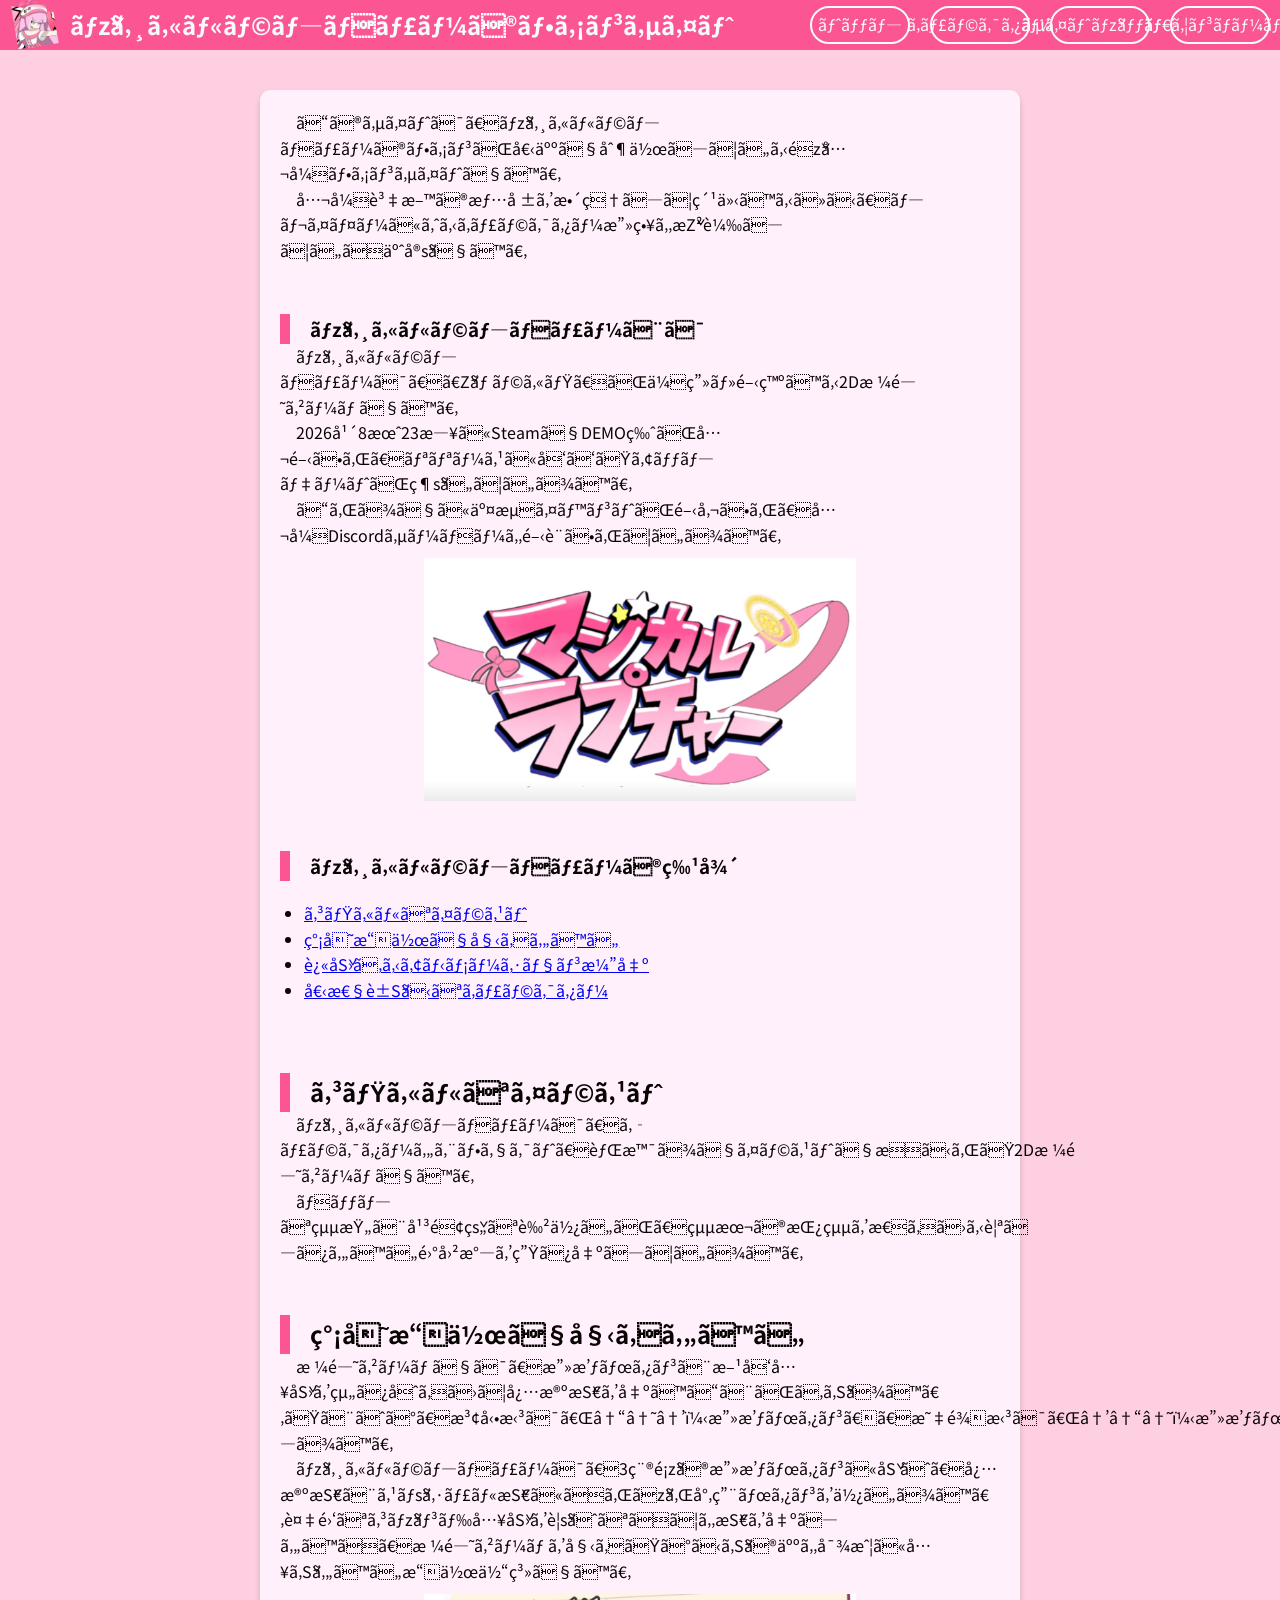
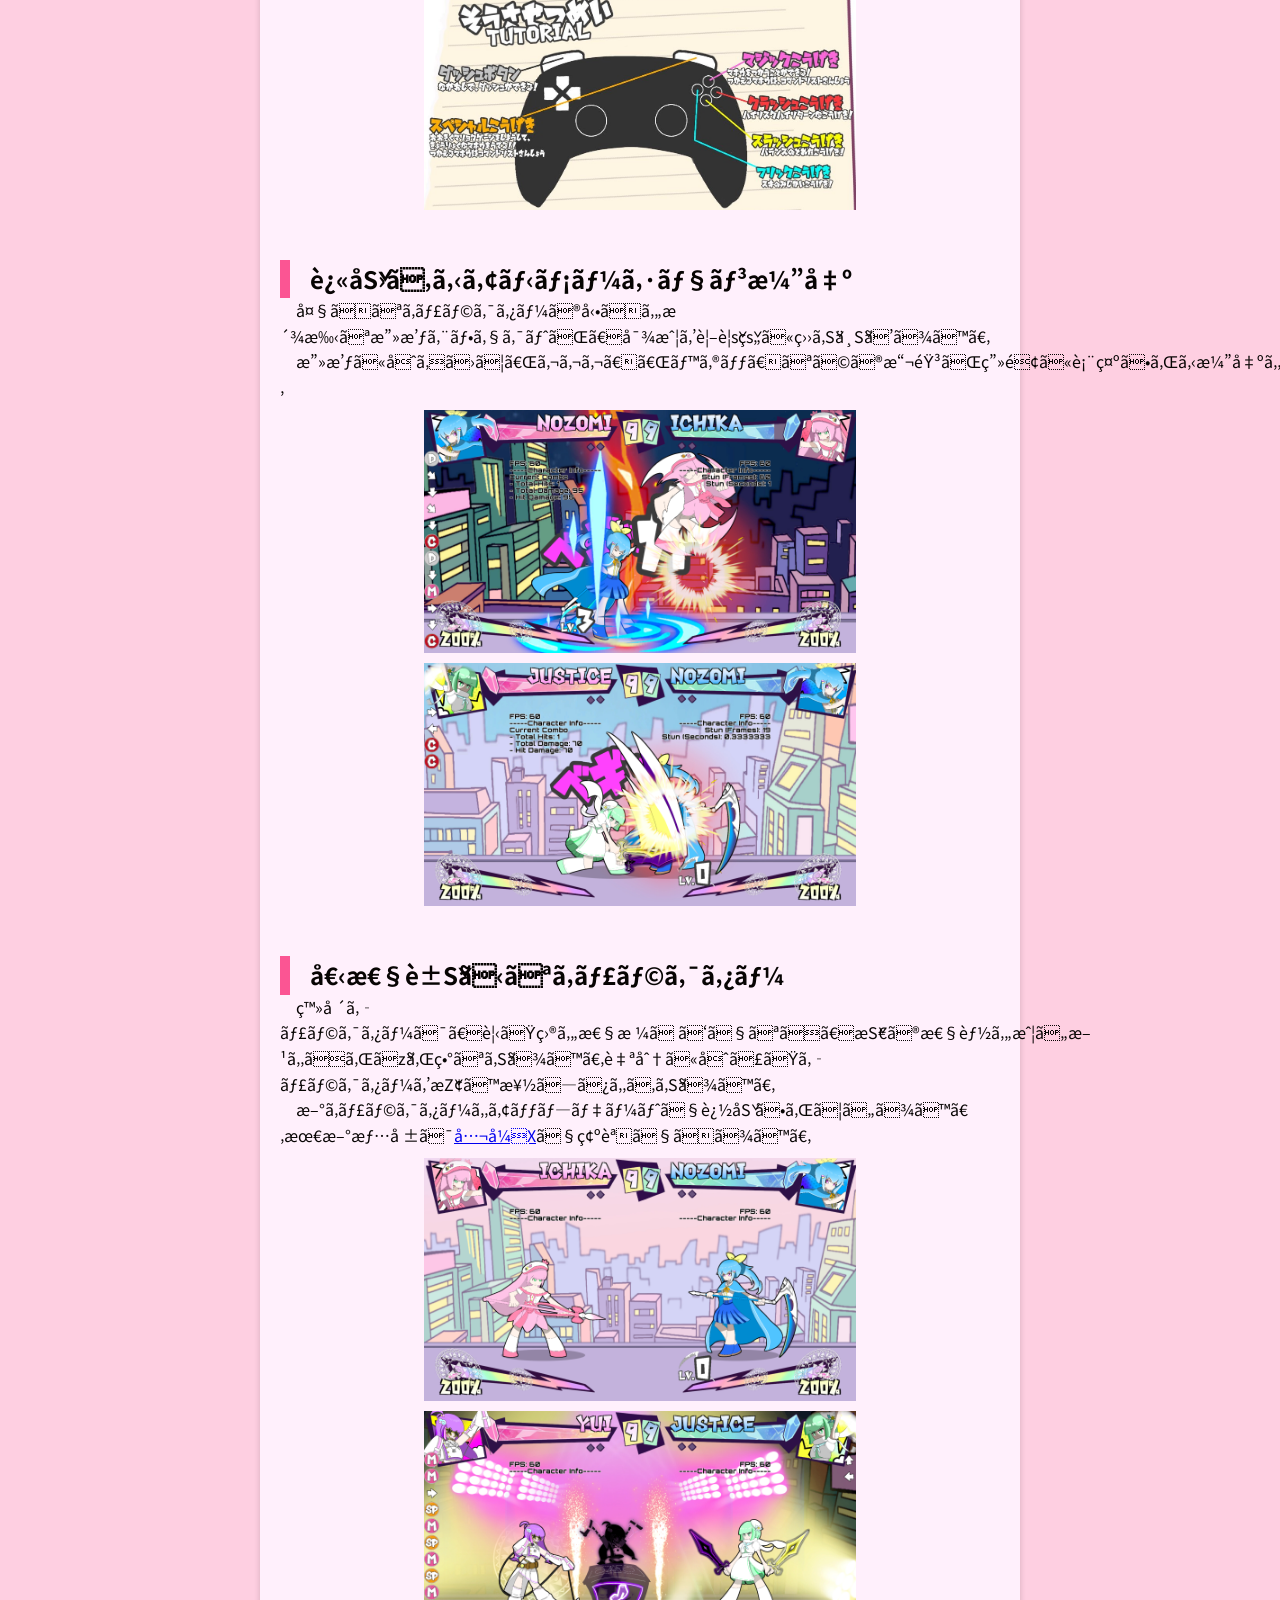
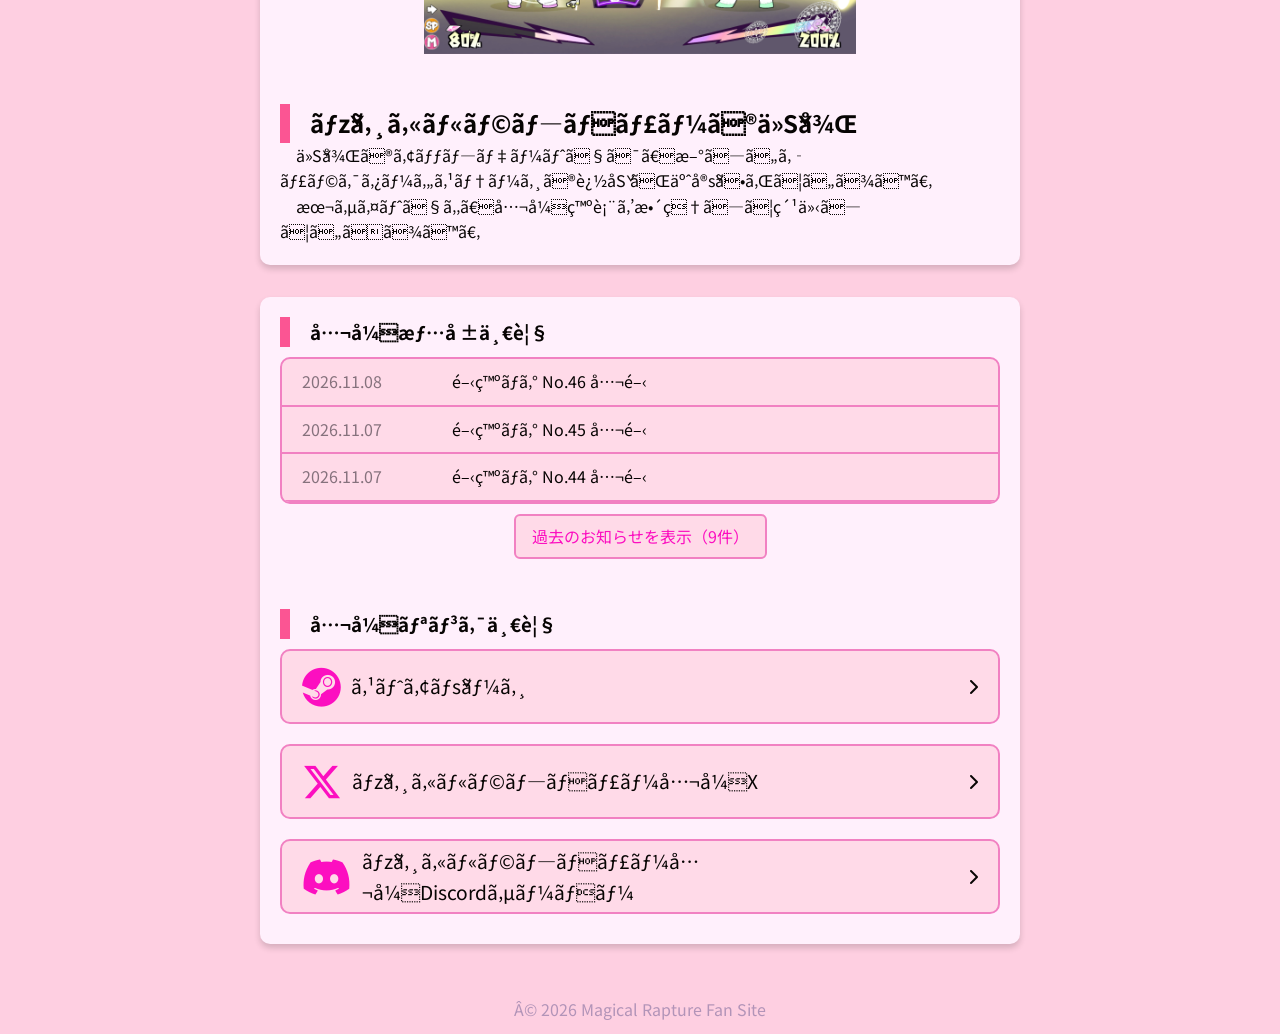
==== index.html @ c5a59677 "追加" ====
<!DOCTYPE html>
<html lang="ja">
    <head>
        <meta charset="UFT-8">

        <!-- OGP基本設定 -->
        <meta property="og:site_name" content="マジカルラプチャーファンサイト">
        <meta property="og:title" content="トップページ">
        <meta property="og:description" content="ゲームの概要や公式情報、キャラクター攻略を紹介する非公式ファンサイトです。">
        <meta property="og:type" content="website">
        <meta property="og:url" content="https://lanaiota.github.io/Magical-Rapture/">

        <!-- ページ設定 -->
        <meta name="description" content="ラナ・イオタが運営する、格闘ゲーム「マジカルラプチャー」の非公式ファンサイトです。">
        <meta name="keywords" content="マジカルラプチャー, まじかるらぷちゃー, 格闘, 格ゲー, 2D, インディ, ゲーム, Steam, steam">

        <title>マジカルラプチャーのファンサイト</title>

        <link rel="icon" href="img/icon.jpg">
        <link rel="apple-touch-icon" href="img/icon.jpg">

        <link rel="stylesheet" href="css/ichika-color.css">
        <link rel="stylesheet" href="css/common.css">
        <link rel="stylesheet" href="css/style.css">

        <link rel="stylesheet" href="https://fonts.googleapis.com/css2?family=Noto+Sans+JP:wght@400;500;700&display=swap">
		<link rel="stylesheet" href="https://cdnjs.cloudflare.com/ajax/libs/font-awesome/6.5.1/css/all.min.css">
    </head>
    <body>
        <header>
            <div class="header-inner">
                <img src="img/icon.png" alt="マジカルラプチャーのロゴ" class="logo">
                <div class="title">
                    <h2>マジカルラプチャーのファンサイト</h2>
                </div>
                <nav>
                    <ul>
                        <li><a href="">トップ</a></li>
                        <li><a href="character/">キャラクター</a></li>
                        <li><a href="sitemap/">サイトマップ</a></li>
                        <li><a href="https://store.steampowered.com/app/4964510/_/" target="_blank">ダウンロード</a></li>
                    </ul>
                </nav>
            </div>
        </header>
        <div class="container">
            <article>
                <section>
                    <p>このサイトは、マジカルラプチャーのファンが個人で制作している非公式ファンサイトです。</p>
                    <p>公式資料の情報を整理して紹介するほか、プレイヤーによるキャラクター攻略も掲載していく予定です。</p>
                </section>

                <section>
                    <h1>マジカルラプチャーとは</h1>
                    <p>マジカルラプチャーは、『ムラカミ』が企画・開発する2D格闘ゲームです。</p>
                    <p>2026年8月23日にSteamでDEMO版が公開され、リリースに向けたアップデートが続いています。</p>
                    <p>これまでに交流イベントが開催され、公式Discordサーバーも開設されています。</p>
                    <img src="img/title_logo.jpg" alt="マジカルラプチャーのタイトルロゴ">
                </section>

                <section>
                    <h1>マジカルラプチャーの特徴</h1>
                    <ul>
                        <li><a href="#feature1">コミカルなイラスト</a></li>
                        <li><a href="#feature2">簡単操作で始めやすい</a></li>
                        <li><a href="#feature3">迫力あるアニメーション演出</a></li>
                        <li><a href="#feature4">個性豊かなキャラクター</a></li>
                    </ul>
                </section>

                <section id="feature1">
                    <h2>コミカルなイラスト</h2>
                    <p>マジカルラプチャーは、キャラクターやエフェクト、背景までイラストで描かれた2D格闘ゲームです。</p>
                    <p>ポップな絵柄と平面的な色使いが、絵本の挿絵を思わせる親しみやすい雰囲気を生み出しています。</p>
                    
                </section>

                <section id="feature2">
                    <h2>簡単操作で始めやすい</h2>
                    <p>格闘ゲームでは、攻撃ボタンと方向入力を組み合わせて必殺技を出すことがあります。たとえば、波動拳は「↓↘→＋攻撃ボタン」、昇龍拳は「→↓↘＋攻撃ボタン」というコマンドで出します。</p>
                    <p>マジカルラプチャーは、3種類の攻撃ボタンに加え、必殺技とスペシャル技にそれぞれ専用ボタンを使います。複雑なコマンド入力を覚えなくても技を出しやすく、格闘ゲームを始めたばかりの人も対戦に入りやすい操作体系です。</p>
                    <img src="img/controls.jpg" alt="マジカルラプチャーの操作方法">
                </section>

                <section id="feature3">
                    <h2>迫力あるアニメーション演出</h2>
                    <p>大きなキャラクターの動きや派手な攻撃エフェクトが、対戦を視覚的に盛り上げます。</p>
                    <p>攻撃に合わせて「ガガガ」「ベギッ」などの擬音が画面に表示される演出もあり、ヒット時の迫力を高めています。</p>
                    <img src="img/steam_store_image_01.jpg" alt="マジカルラプチャーのSteamストアページの画像01">
                    <img src="img/steam_store_image_02.jpg" alt="マジカルラプチャーのSteamストアページの画像02">
                </section>

                <section id="feature4">
                    <h2>個性豊かなキャラクター</h2>
                    <p>登場キャラクターは、見た目や性格だけでなく、技の性能や戦い方もそれぞれ異なります。自分に合ったキャラクターを探す楽しみもあります。</p>
                    <p>新キャラクターもアップデートで追加されています。最新情報は<a href="https://x.com/maho_Project" target="_blank">公式X</a>で確認できます。</p>
                    <img src="img/steam_store_image_03.jpg" alt="マジカルラプチャーのSteamストアページの画像03">
                    <img src="img/steam_store_image_04.jpg" alt="マジカルラプチャーのSteamストアページの画像04">
                </section>

                <section>
                    <h2>マジカルラプチャーの今後</h1>
                    <p>今後のアップデートでは、新しいキャラクターやステージの追加が予定されています。</p>
                    <p>本サイトでも、公式発表を整理して紹介していきます。</p>
                </section>
            </article>

            <article>
                <section>
                    <h1>公式情報一覧</h1>
                    <div class="news-list" id="news-list">
                        <!--
                        <a href="" target="_blank" class="news-item">
                            <div class="news-date"></div>
                            <div class="news-title"></div>
                        </a>
                        -->
                        <a href="https://x.com/maho_Project/status/2119442832121536669" target="_blank" class="news-item">
                            <div class="news-date">2026.11.08</div>
                            <div class="news-title">開発ログ No.46 公開</div>
                        </a>
                        <a href="https://x.com/maho_Project/status/2119081337395274207" target="_blank" class="news-item">
                            <div class="news-date">2026.11.07</div>
                            <div class="news-title">開発ログ No.45 公開</div>
                        </a>
                        <a href="https://x.com/maho_Project/status/2118815669320040823" target="_blank" class="news-item">
                            <div class="news-date">2026.11.07</div>
                            <div class="news-title">開発ログ No.44 公開</div>
                        </a>
                        <a href="https://x.com/maho_Project/status/2117658186379608371" target="_blank" class="news-item">
                            <div class="news-date">2026.11.04</div>
                            <div class="news-title">キャラクターアーカイブ 大院 姫愛羅 公開</div>
                        </a>
                        <a href="https://x.com/maho_Project/status/2115116638974742558" target="_blank" class="news-item">
                            <div class="news-date">2026.10.28</div>
                            <div class="news-title">開発ログ No.43 公開</div>
                        </a>
                        <a href="https://x.com/maho_Project/status/2115116638974742558" target="_blank" class="news-item">
                            <div class="news-date">2026.10.28</div>
                            <div class="news-title">開発ログ No.42 公開</div>
                        </a>
                        <a href="https://x.com/maho_Project/status/2114898678892925058" target="_blank" class="news-item">
                            <div class="news-date">2026.10.27</div>
                            <div class="news-title">Ver.1.3.2 アップデート 配信</div>
                        </a>
                        <a href="https://x.com/maho_Project/status/2114460800589115563" target="_blank" class="news-item">
                            <div class="news-date">2026.10.26</div>
                            <div class="news-title">アップデート予告 システムアップデート&ゲームバランス調整のお知らせ 公開</div>
                        </a>
                        <a href="https://x.com/maho_Project/status/2113386014303723813" target="_blank" class="news-item">
                            <div class="news-date">2026.10.23</div>
                            <div class="news-title">お知らせ マジカルラプチャーの物理演算の変更について 公開</div>
                        </a>
                        <a href="https://x.com/maho_Project/status/2112206349513945193" target="_blank" class="news-item">
                            <div class="news-date">2026.10.20</div>
                            <div class="news-title">開発ログ No.41 公開</div>
                        </a>
                        <a href="https://x.com/maho_Project/status/2111317194223350235" target="_blank" class="news-item">
                            <div class="news-date">2026.10.17</div>
                            <div class="news-title">開発ログ No.40 公開</div>
                        </a>
                        <a href="https://x.com/maho_Project/status/2110584071567098180" target="_blank" class="news-item">
                            <div class="news-date">2026.10.14</div>
                            <div class="news-title">Ver.1.3.1 アップデート 配信</div>
                        </a>
                    </div>
                    <button class="news-toggle" type="button" aria-controls="news-list" aria-expanded="false" hidden></button>
                </section>

                <section>
                    <h1>公式リンク一覧</h1>
                    <div class="official-links">
                        <a href="https://store.steampowered.com/app/4964510/_/" target="_blank" class="link-item">
                            <div class="link-icon"><i class="fa-brands fa-steam"></i></div>
                            <div class="link-title">ストアページ</div>
                            <div class="link-arrow"><i class="fa-solid fa-chevron-right"></i></div>
                        </a>

                        <a href="https://x.com/maho_Project" target="_blank" class="link-item">
                            <div class="link-icon"><i class="fa-brands fa-x-twitter"></i></div>
                            <div class="link-title">マジカルラプチャー公式X</div>
                            <div class="link-arrow"><i class="fa-solid fa-chevron-right"></i></div>
                        </a>

                        <a href="https://discord.gg/kPyJfYuSgk" target="_blank" class="link-item">
                            <div class="link-icon"><i class="fa-brands fa-discord"></i></div>
                            <div class="link-title">マジカルラプチャー公式Discordサーバー</div>
                            <div class="link-arrow"><i class="fa-solid fa-chevron-right"></i></div>
                        </a>
                    </div>
                </section>
            </article>
        </div>
        <footer>
            <div class="footer-inner">
                <p>© 2026 Magical Rapture Fan Site</p>
            </div>
        </footer>
        <script src="js/main.js" defer></script>
    </body>
</html>
---- css/ichika-color.css ----
:root {
    --head-bg-color: #fb5593;
    --head-text-color: #f8fafc;
    --cont-bg-color: #fecfe1;
    --text-sub: #b294b8;
    --article-bg-color: #fff0fc;

    --card-bg-color: #ffdae8;
    --card-border-color: #f181c2;
    --card-text-main: #070403;
    --card-text-sub: #86727d;
    --card-accent-color: #fc0fc0;
    --card-bg-hover: #fbbfdd;
}
---- css/common.css ----
:root {
    --text-main: #070403;
}

/* 全体設定 */
* {
    box-sizing: border-box;
    margin: 0;
    padding: 0;
}

/* body設定 */
body {
    font-family: 'Noto Sans JP', sans-serif;
    background-color: var(--cont-bg-color);
    color: var(--text-main);
    line-height: 1.6;
    padding: 0;
}

/* header設定 */
header {
    display: flex;
    padding: 0 10px;
    background-color: var(--head-bg-color);
    color: var(--head-text-color);
    width: 100%;
    height: 50px;
}

.header-inner {
    display: flex;
    justify-content: flex-start;
    width: 100%;
    height: 100%;

    align-items: center;

    gap: 10px;
}

.header-inner > .logo {
    display: block;
    flex: 0 0 auto;
    width: auto;
    height: 100%;
}

.header-inner > .title {
    display: flex;
    align-items: center;
    flex: 1 1 auto;
    min-width: 0;
}

.header-inner > nav {
    display: flex;
    justify-content: flex-end;

    width: auto;
    height: 100%;

    align-items: center;
    flex: 0 0 auto;
    margin-left: auto;
}

.header-inner > nav > ul {
    display: flex;
    gap: 20px;
    list-style: none;
}

.header-inner > nav > ul > li {
    display: flex;
    align-items: center;
    justify-content: center;

    width: 100px;

    padding: 4px 12px;
    white-space: nowrap;

    border: 2px solid var(--head-text-color);
    border-radius: 999px;
}

.header-inner > nav > ul > li > a {
    color: inherit;
    text-decoration: none;
}

/* container設定 */
.container {
    width: 100%;
    max-width: 800px;
    display: flex;
    flex-direction: column;
    gap: 32px;
    margin: 0 auto;
    padding: 40px 20px;
}

.container > article {
    background-color: var(--article-bg-color);
    padding: 20px;
    border-radius: 10px;
    box-shadow: 0 4px 6px #00000029;
}

.container > article > section {
    margin-bottom: 50px;
}

.container > article > section:last-child {
    margin-bottom: 0;
}

.container > article > section > p {
    text-indent: 1.0em;    
}

.container > article > section > h1,
.container > article > section > h2 {
    border-left: 10px solid var(--head-bg-color);
    padding-left: 20px;
}

.container > article > section > ul {
    list-style: disc;
    padding: 20px 1.5em;
}

/* footer設定 */
footer > .footer-inner {
    display: flex;
    justify-content: center;
    align-items: center;

    width: 100%;
    height: 50px;

    color: var(--text-sub);
}
---- css/style.css ----
.container > article > section > img {
    width: 60%;
    display: block;
    margin: 10px auto;
}

.news-list {
    display: flex;
    flex-direction: column;
    background-color: var(--card-bg-color);
    border: 2px solid var(--card-border-color);
    border-radius: 10px;
    overflow: hidden;
    margin: 10px 0;
}

.news-list > .news-item > a,
.news-list > .news-item > a:visited,
.news-list > .news-item > a:hover,
.news-list > .news-item > a:active {
	color: inherit !important;
	text-decoration: none !important;
}

.news-list > .news-item {
	display: flex;
	align-items: baseline;
	border-bottom: 2px solid var(--card-border-color);
	text-decoration: none;
	padding: 10px 20px;
	transition: background-color 0.1s ease;
}

.news-list > .news-item:hover{
    background-color: var(--card-bg-hover);
}

.news-list > .news-item:hover > .news-title {
    color: var(--card-accent-color);
    text-decoration: underline;
}

.news-list > .news-item:last-child {
    border-bottom: none;
}

.news-list > .news-item[hidden] {
    display: none;
}

.news-toggle {
  display: block;
  margin: 10px auto 0;
  padding: 8px 16px;
  border: 2px solid var(--card-border-color);
  border-radius: 6px;
  background-color: var(--card-bg-color);
  color: var(--card-accent-color);
  font: inherit;
  cursor: pointer;
}

.news-toggle:hover {
  background-color: var(--card-bg-hover);
}

.news-toggle[hidden] {
  display: none;
}

.news-list > .news-item > .news-date {
  width: 150px;
  flex-shrink: 0;
  color: var(--card-text-sub);
}

.news-list > .news-item > .news-title {
  flex: 1;
  color: var(--card-text-main);
}

.official-links {
  display: flex;
  flex-direction: column;
  margin: 10px 0;
  gap: 20px;
}

.official-links > a,
.official-links > a:visited,
.official-links > a:hover,
.official-links > a:active {
  color: inherit !important;
  text-decoration: none !important;
}

.official-links > .link-item {
  width: 100%;
  height: 75px;
  display: flex;
  background-color: var(--card-bg-color);
  border: 2px solid var(--card-border-color);
  border-radius: 10px;
  overflow: hidden;
  padding: 0 20px;
  align-items: center;
  text-decoration: none;
  transition: transform 0.15s ease, background-color 0.1s ease;
}

.official-links > .link-item > * {
  display: flex;
  align-items: center;
}

.official-links > .link-item > .link-icon {
  font-size: 2.5rem;
  flex-shrink: 0;
  margin-right: 10px;
  color: var(--card-accent-color);
}

.official-links > .link-item > .link-title {
  font-size: 1.2rem;
  flex: 1;
  color: var(--card-text-main);
}

.official-links > .link-arrow {
  color: var(--card-text-sub);
  font-size: 0.9rem;
}

.official-links > .link-item:hover {
  background-color: var(--card-bg-hover);
  transform: translateY(-2px);
}

.official-links > .link-item:hover > .link-title {
  color: var(--card-accent-color);
  text-decoration: underline;
}
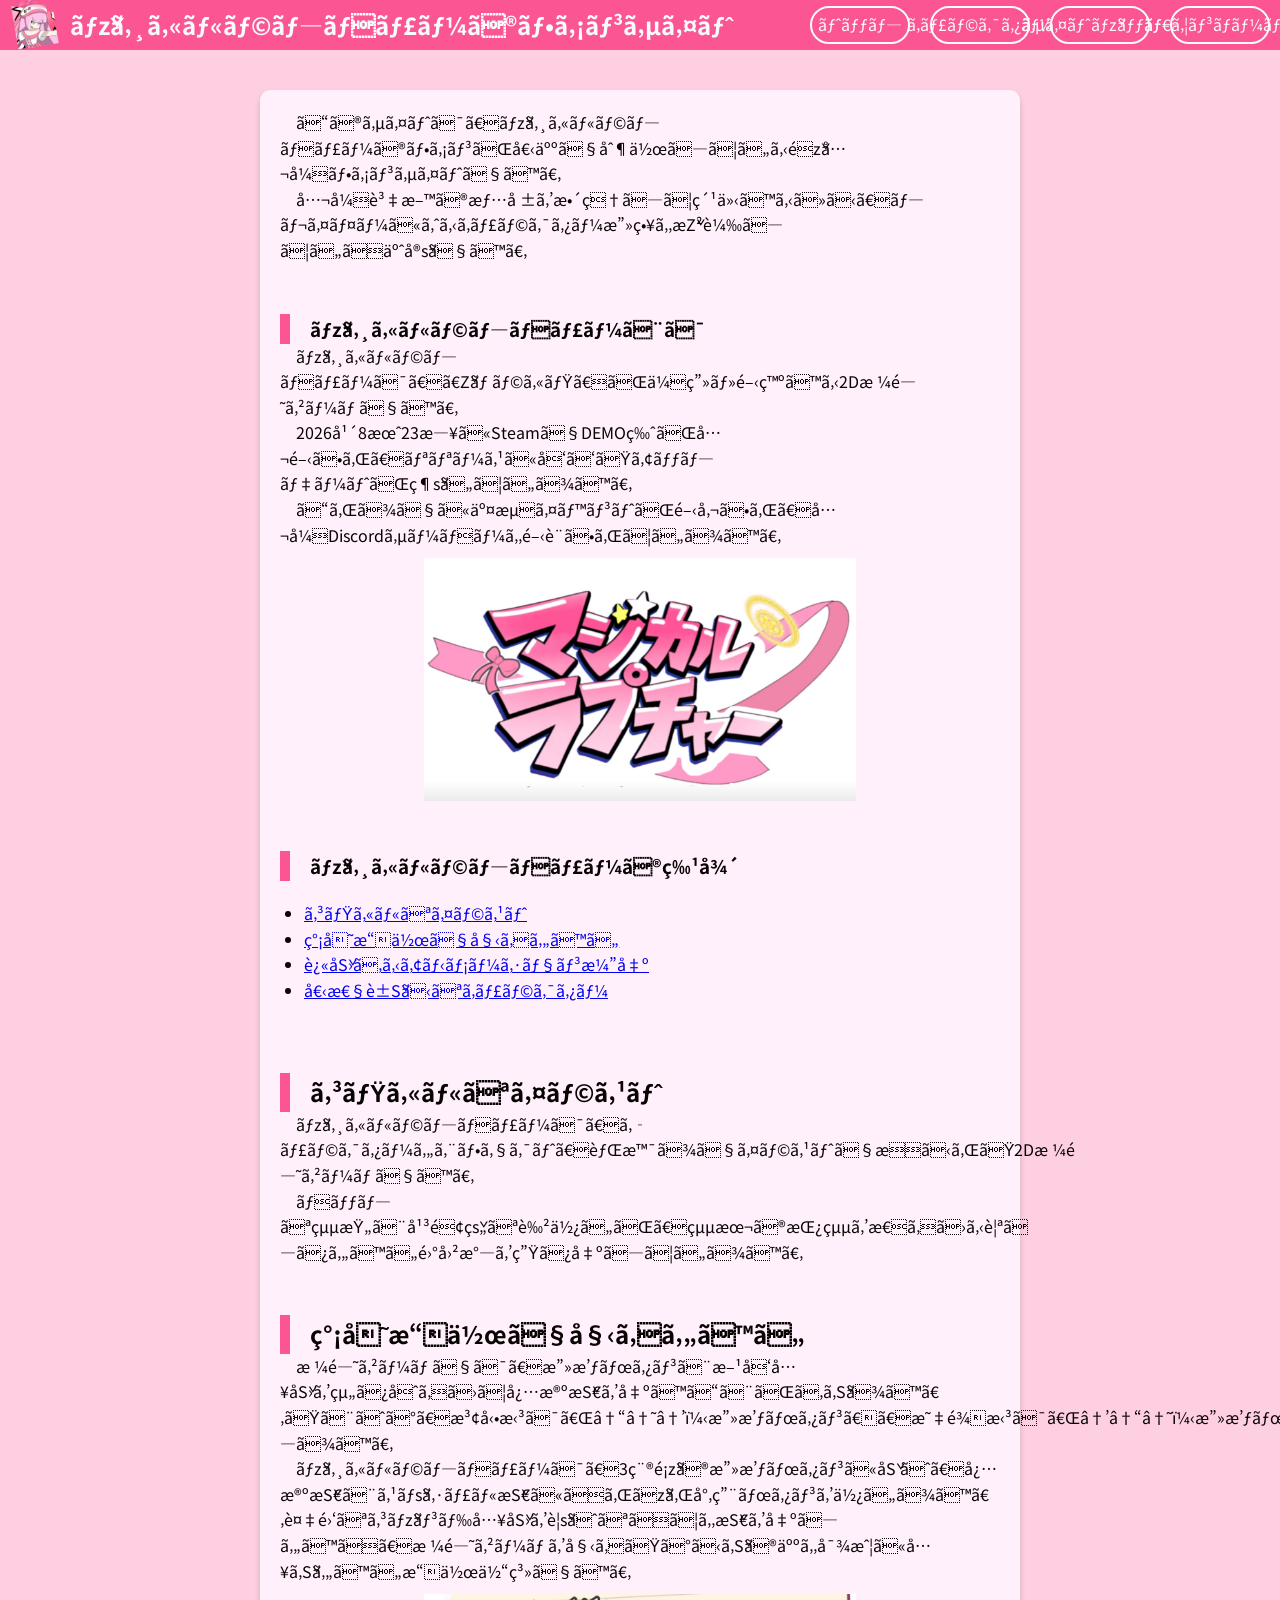
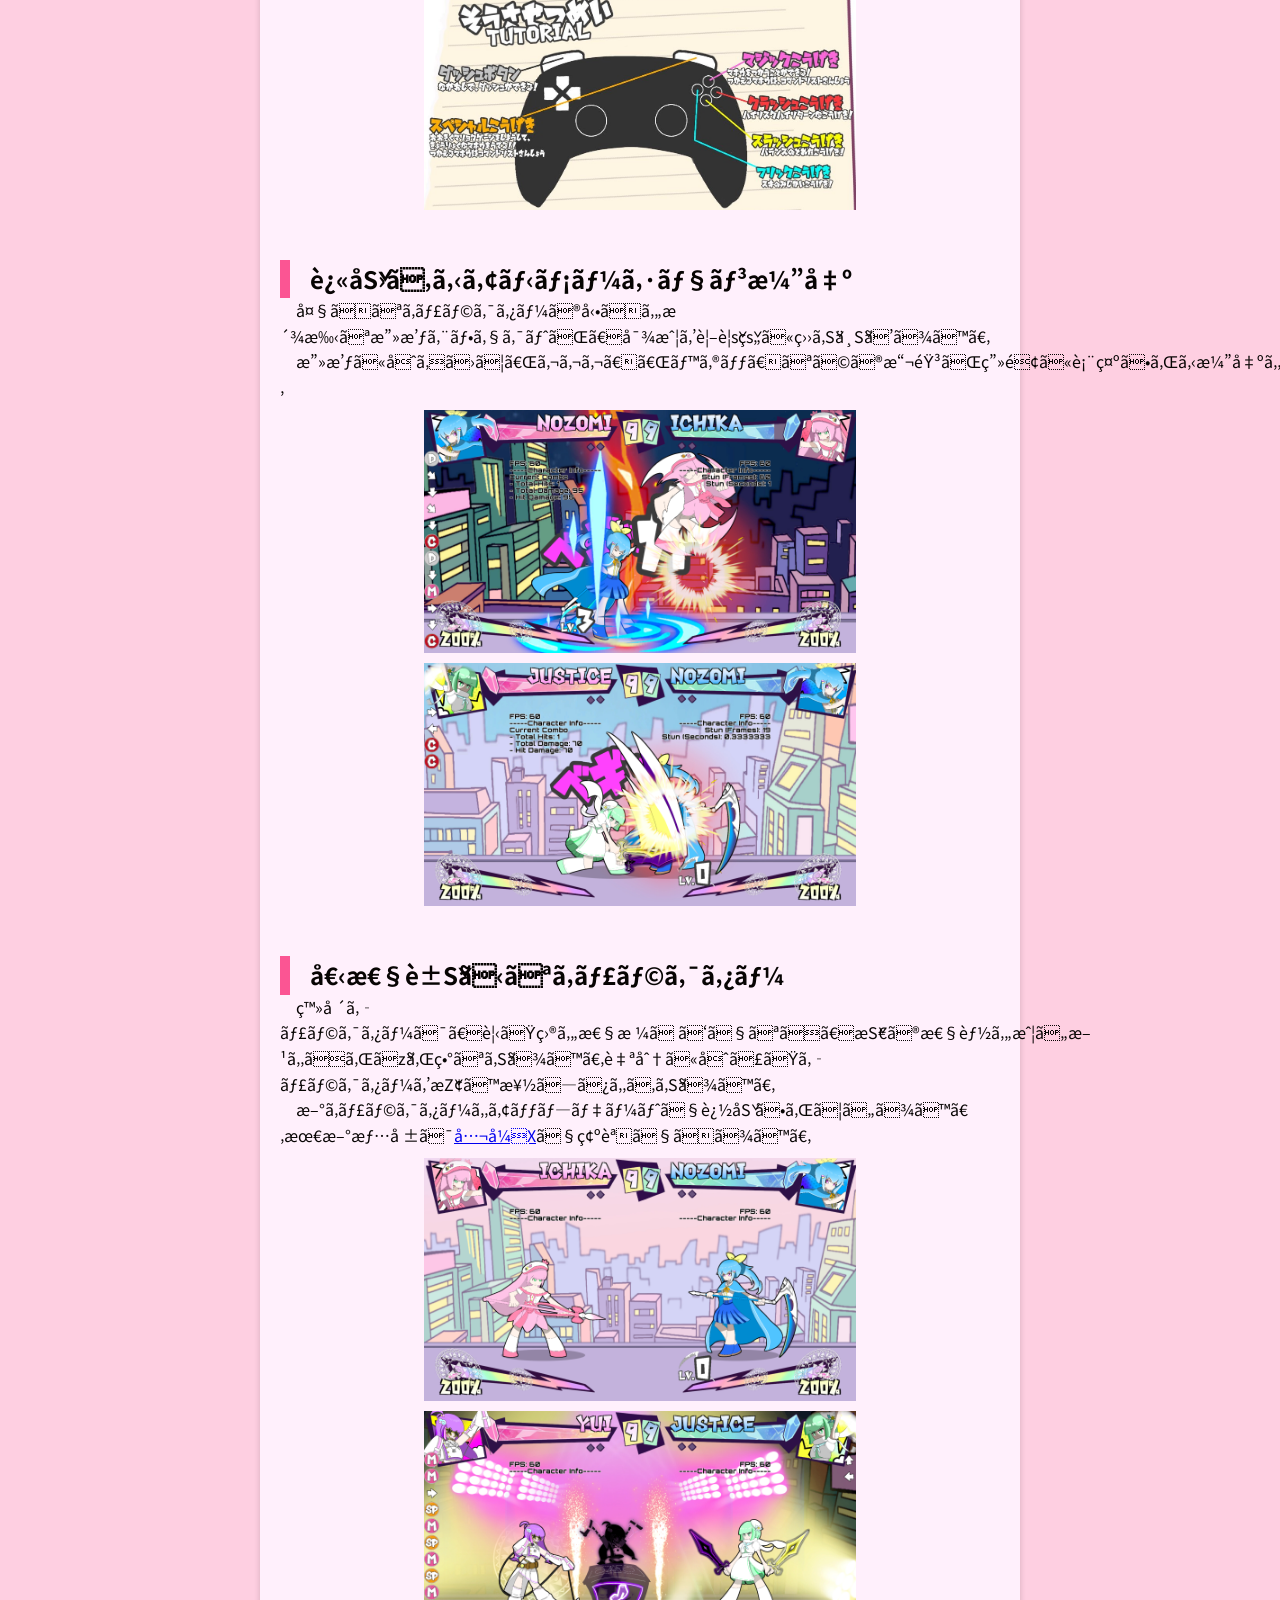
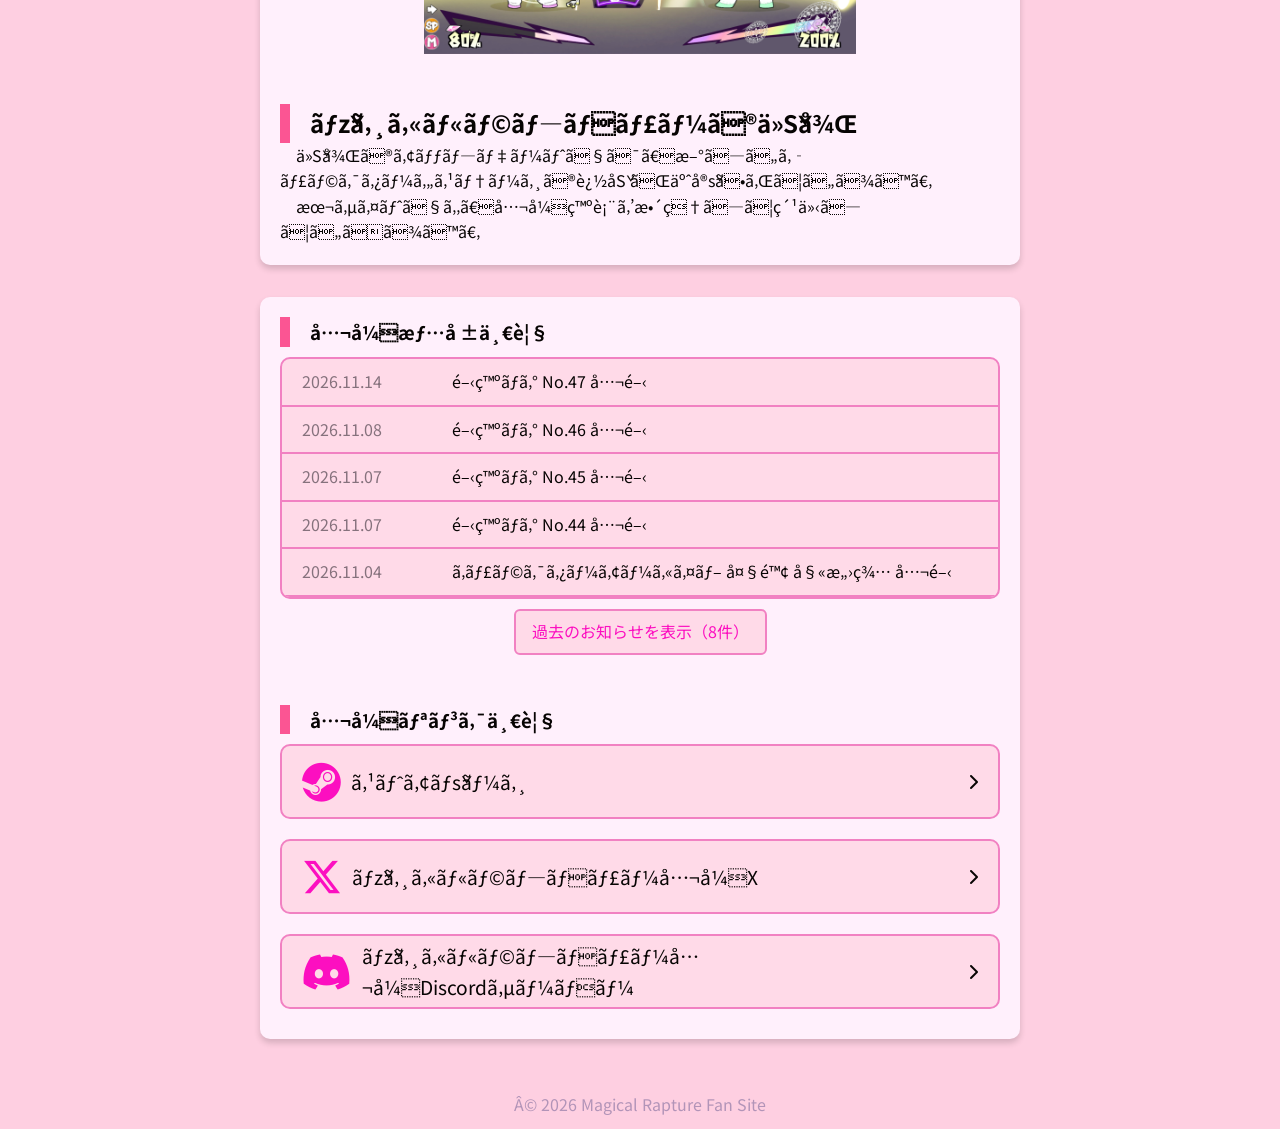
==== commit 1411fd84: "追加" ====
--- a/index.html
+++ b/index.html
@@ -55,7 +55,7 @@
                     <p>マジカルラプチャーは、『ムラカミ』が企画・開発する2D格闘ゲームです。</p>
                     <p>2026年8月23日にSteamでDEMO版が公開され、リリースに向けたアップデートが続いています。</p>
                     <p>これまでに交流イベントが開催され、公式Discordサーバーも開設されています。</p>
-                    <img src="img/title_logo.jpg" alt="マジカルラプチャーのタイトルロゴ">
+                    <img src="img/title-logo.jpg" alt="マジカルラプチャーのタイトルロゴ">
                 </section>
 
                 <section>
@@ -86,16 +86,16 @@
                     <h2>迫力あるアニメーション演出</h2>
                     <p>大きなキャラクターの動きや派手な攻撃エフェクトが、対戦を視覚的に盛り上げます。</p>
                     <p>攻撃に合わせて「ガガガ」「ベギッ」などの擬音が画面に表示される演出もあり、ヒット時の迫力を高めています。</p>
-                    <img src="img/steam_store_image_01.jpg" alt="マジカルラプチャーのSteamストアページの画像01">
-                    <img src="img/steam_store_image_02.jpg" alt="マジカルラプチャーのSteamストアページの画像02">
+                    <img src="img/steam-store-image-01.jpg" alt="マジカルラプチャーのSteamストアページの画像01">
+                    <img src="img/steam-store-image-02.jpg" alt="マジカルラプチャーのSteamストアページの画像02">
                 </section>
 
                 <section id="feature4">
                     <h2>個性豊かなキャラクター</h2>
                     <p>登場キャラクターは、見た目や性格だけでなく、技の性能や戦い方もそれぞれ異なります。自分に合ったキャラクターを探す楽しみもあります。</p>
                     <p>新キャラクターもアップデートで追加されています。最新情報は<a href="https://x.com/maho_Project" target="_blank">公式X</a>で確認できます。</p>
-                    <img src="img/steam_store_image_03.jpg" alt="マジカルラプチャーのSteamストアページの画像03">
-                    <img src="img/steam_store_image_04.jpg" alt="マジカルラプチャーのSteamストアページの画像04">
+                    <img src="img/steam-store-image-03.jpg" alt="マジカルラプチャーのSteamストアページの画像03">
+                    <img src="img/steam-store-image-04.jpg" alt="マジカルラプチャーのSteamストアページの画像04">
                 </section>
 
                 <section>
@@ -115,6 +115,10 @@
                             <div class="news-title"></div>
                         </a>
                         -->
+                        <a href="https://x.com/maho_Project/status/2121260467696111857" target="_blank" class="news-item">
+                            <div class="news-date">2026.11.14</div>
+                            <div class="news-title">開発ログ No.47 公開</div>
+                       </a>
                         <a href="https://x.com/maho_Project/status/2119442832121536669" target="_blank" class="news-item">
                             <div class="news-date">2026.11.08</div>
                             <div class="news-title">開発ログ No.46 公開</div>
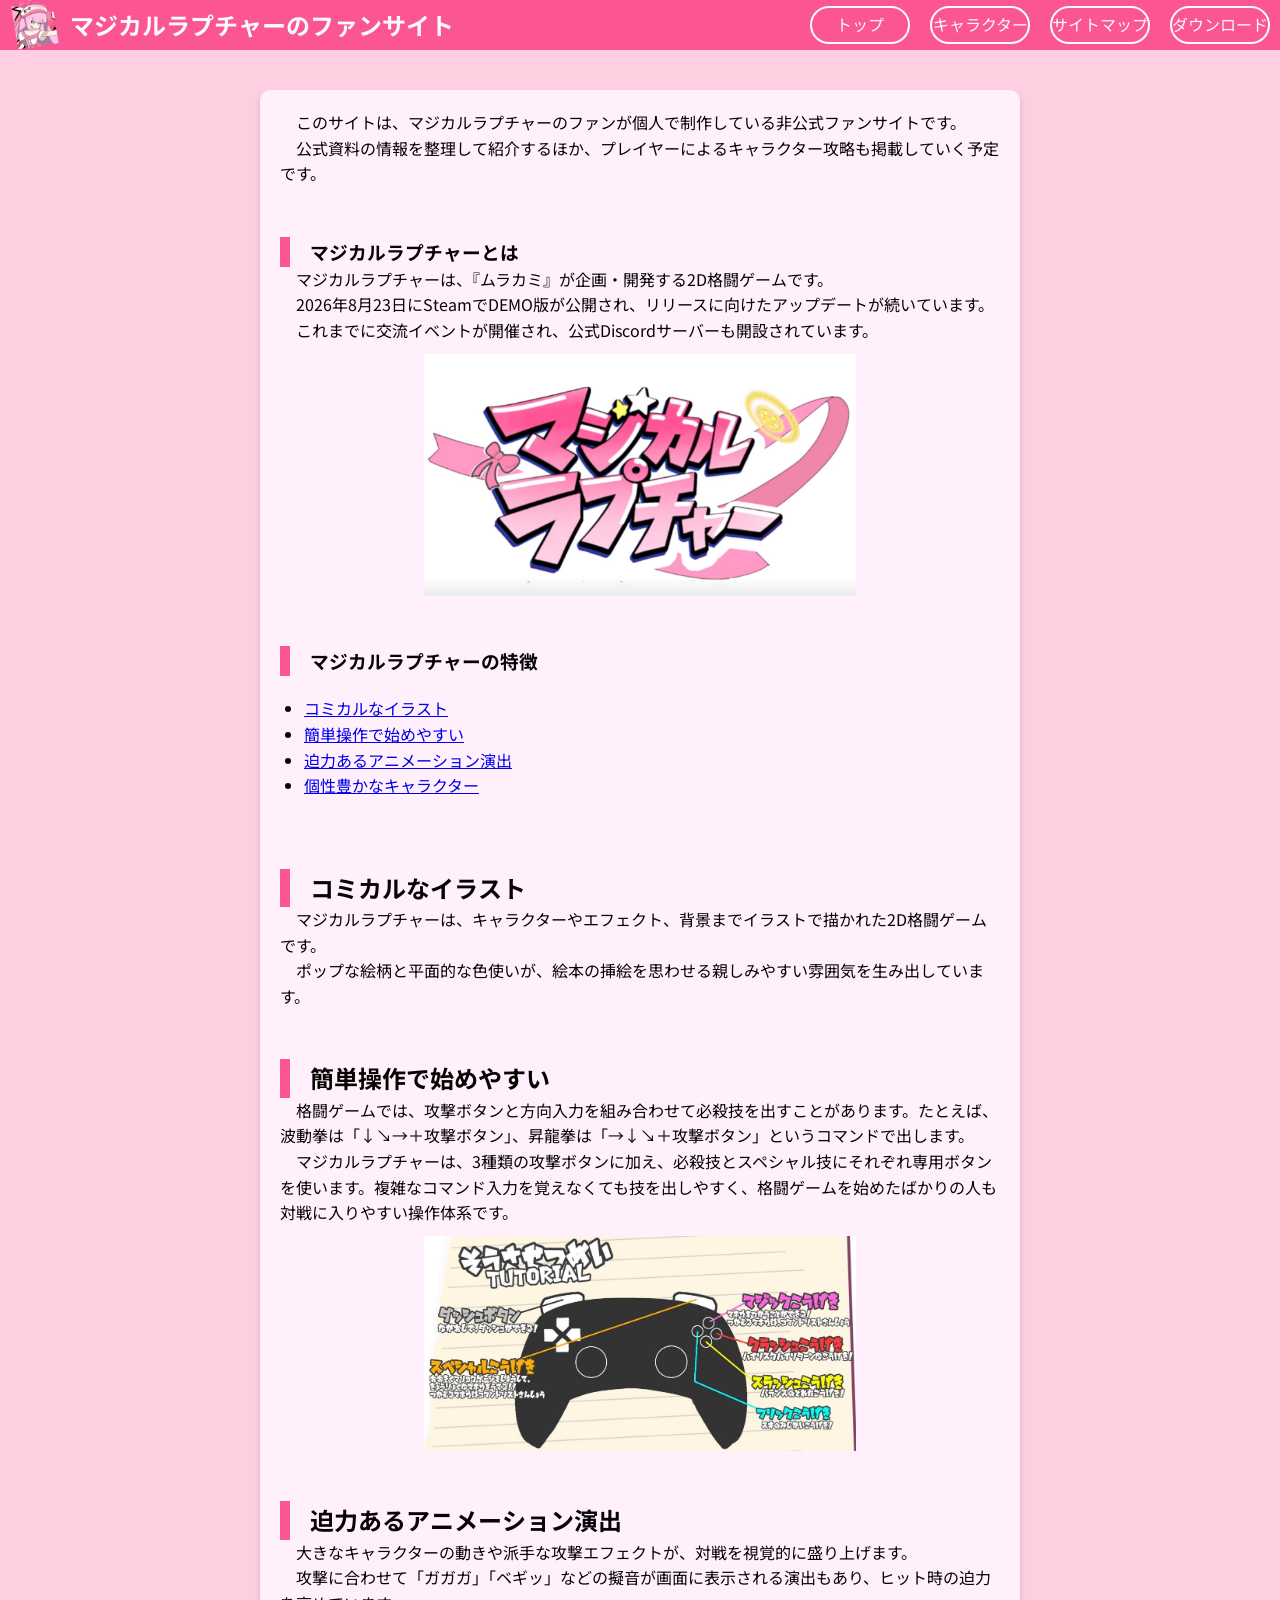
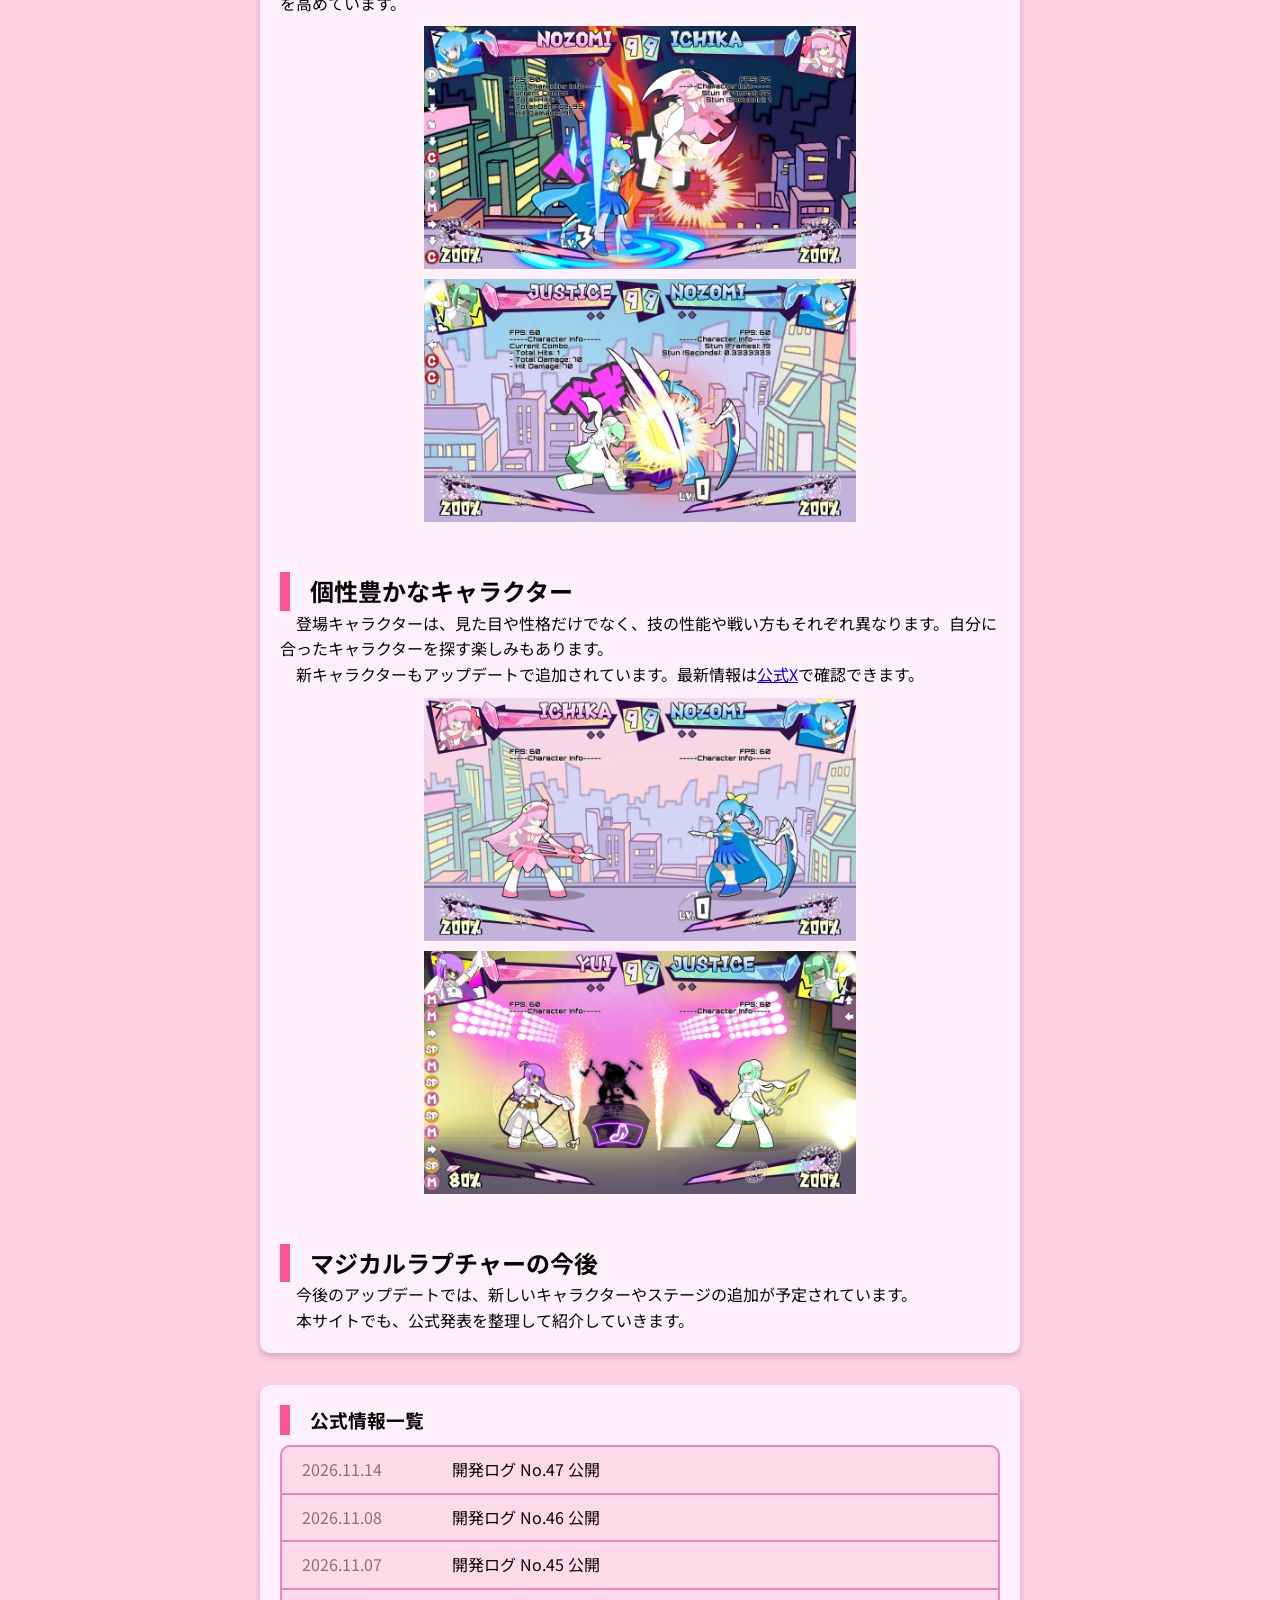
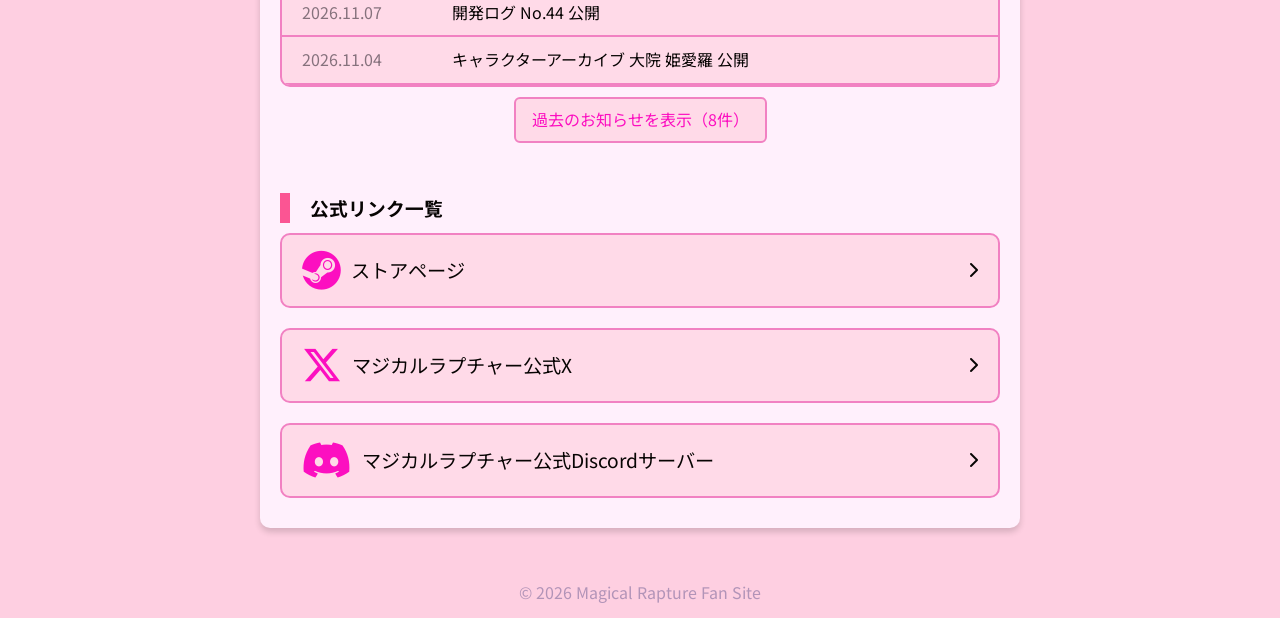
==== commit 8042283f: "記述ミス修正" ====
--- a/index.html
+++ b/index.html
@@ -1,7 +1,8 @@
 <!DOCTYPE html>
 <html lang="ja">
     <head>
-        <meta charset="UFT-8">
+        <meta charset="UTF-8">
+        <meta name="viewport" content="width=device-width, initial-scale=1.0">
 
         <!-- OGP基本設定 -->
         <meta property="og:site_name" content="マジカルラプチャーファンサイト">
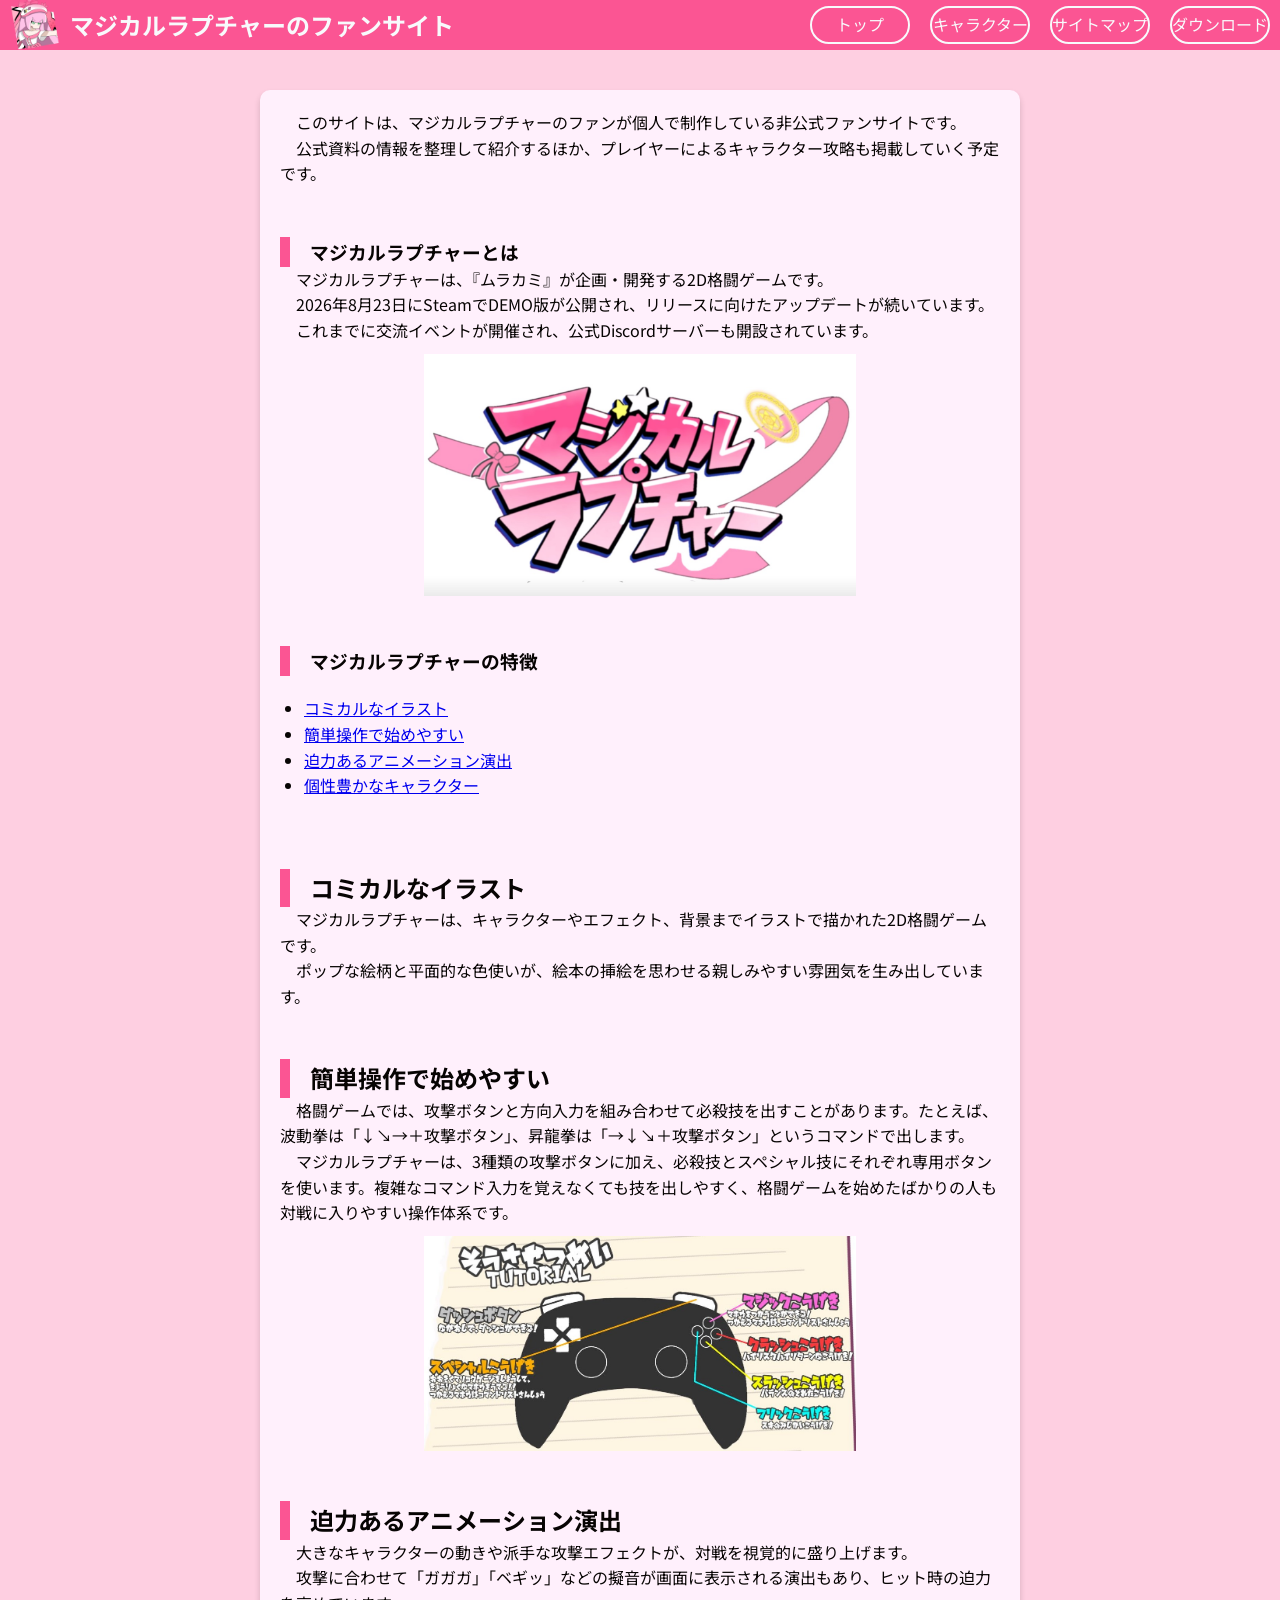
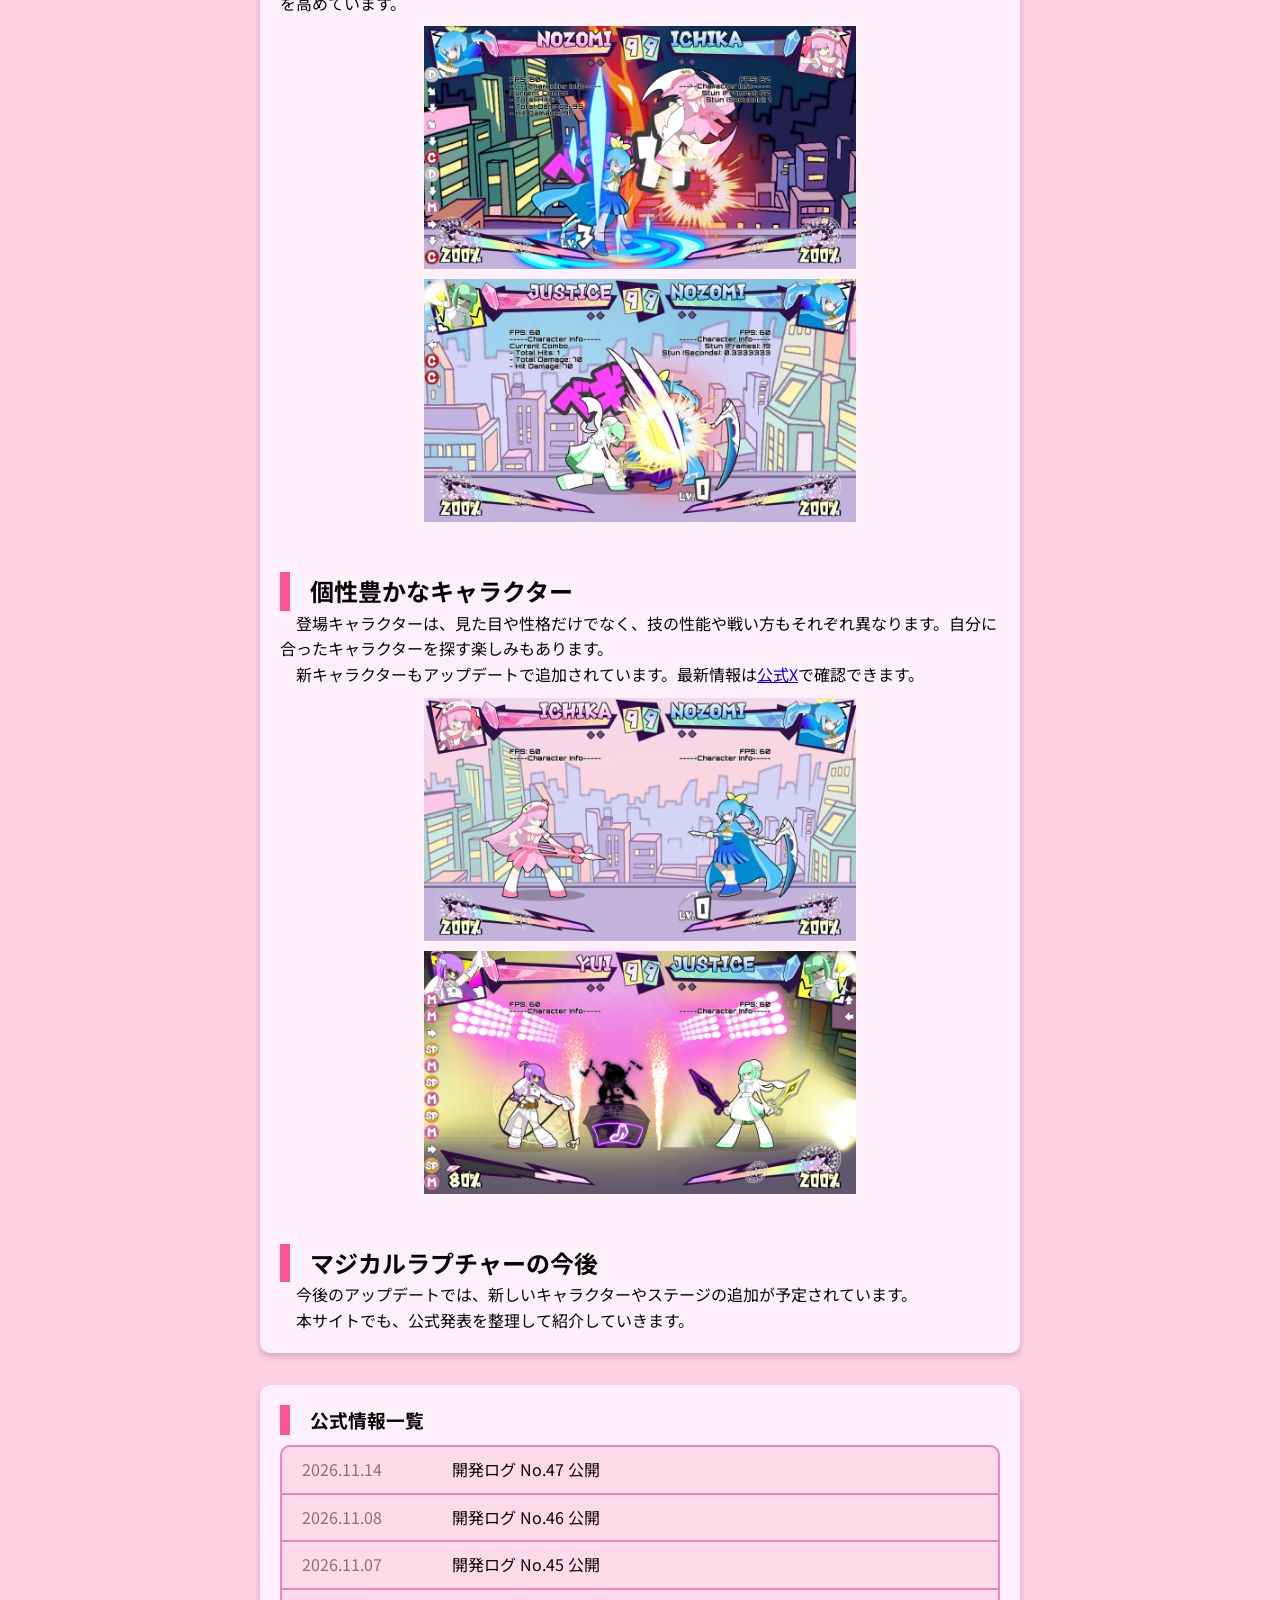
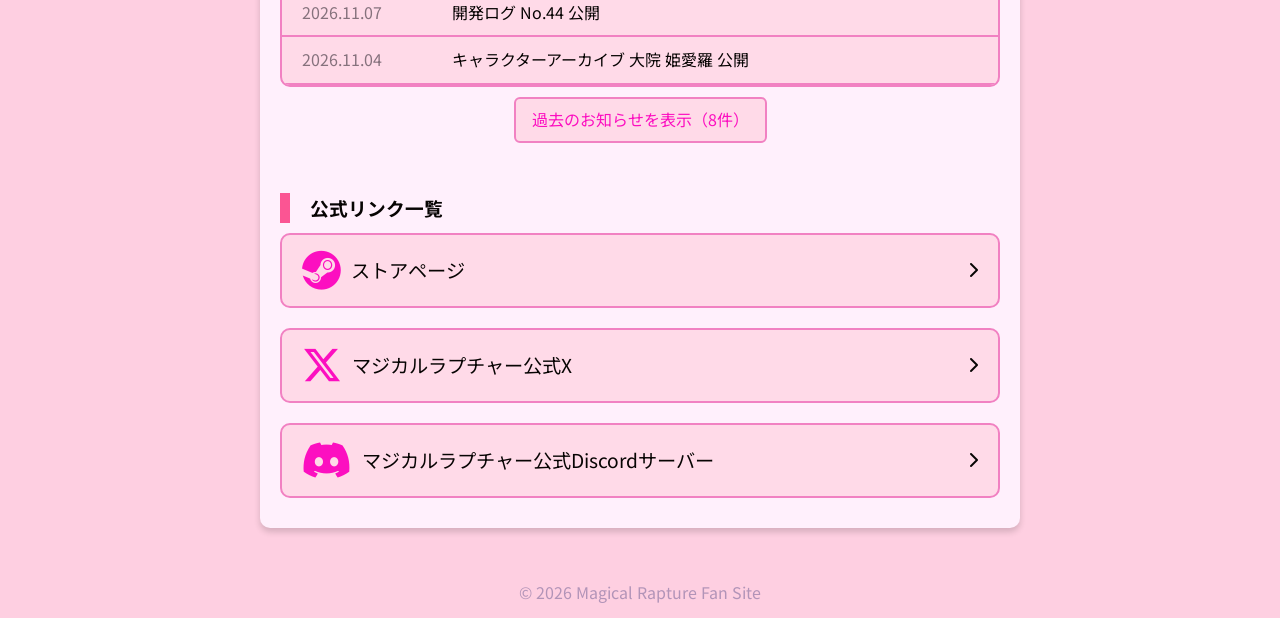
==== commit 1f614f08: "追加" ====
--- a/index.html
+++ b/index.html
@@ -32,8 +32,23 @@
             <div class="header-inner">
                 <img src="img/icon.png" alt="マジカルラプチャーのロゴ" class="logo">
                 <div class="title">
-                    <h2>マジカルラプチャーのファンサイト</h2>
+                    <h2>マジカルラプチャーの<wbr>ファンサイト</h2>
                 </div>
+                <details class="mobile-menu">
+                    <summary aria-label="メニュー">
+                        <span></span>
+                        <span></span>
+                        <span></span>
+                    </summary>
+                    <nav>
+                        <ul>
+                            <li><a href="">トップ</a></li>
+                            <li><a href="character/">キャラクター</a></li>
+                            <li><a href="sitemap/">サイトマップ</a></li>
+                            <li><a href="https://store.steampowered.com/app/4964510/_/" target="_blank">ダウンロード</a></li>
+                        </ul>
+                    </nav>
+                </details>
                 <nav>
                     <ul>
                         <li><a href="">トップ</a></li>
@@ -196,6 +211,7 @@
                 </section>
             </article>
         </div>
+        <button id="back-to-top" type="button" aria-label="ページトップへ戻る" hidden><i class="fa-solid fa-arrow-up"></i></button>
         <footer>
             <div class="footer-inner">
                 <p>© 2026 Magical Rapture Fan Site</p>
--- a/css/common.css
+++ b/css/common.css
@@ -15,17 +15,22 @@
     background-color: var(--cont-bg-color);
     color: var(--text-main);
     line-height: 1.6;
+    margin-top: 50px;
     padding: 0;
 }
 
 /* header設定 */
 header {
+    position: fixed;
+    top: 0;
+    left: 0;
+    z-index: 1000;
     display: flex;
     padding: 0 10px;
     background-color: var(--head-bg-color);
     color: var(--head-text-color);
     width: 100%;
-    height: 50px;
+    min-height: 50px;
 }
 
 .header-inner {
@@ -42,36 +47,39 @@
 .header-inner > .logo {
     display: block;
     flex: 0 0 auto;
+    width: 50px;
+    height: 100%;
+}
+
+.header-inner > .title {
+    display: flex;
+    align-items: center;
+    flex: 1 1 auto;
+    min-width: 0;
+    word-break: keep-all;
+}
+
+.header-inner > nav {
+    display: flex;
+    justify-content: flex-end;
+
     width: auto;
     height: 100%;
-}
-
-.header-inner > .title {
-    display: flex;
-    align-items: center;
-    flex: 1 1 auto;
-    min-width: 0;
-}
-
-.header-inner > nav {
-    display: flex;
-    justify-content: flex-end;
-
-    width: auto;
-    height: 100%;
 
     align-items: center;
     flex: 0 0 auto;
     margin-left: auto;
 }
 
-.header-inner > nav > ul {
+.header-inner > nav > ul,
+.mobile-menu > nav > ul {
     display: flex;
     gap: 20px;
     list-style: none;
 }
 
-.header-inner > nav > ul > li {
+.header-inner > nav > ul > li,
+.mobile-menu > nav > ul > li {
     display: flex;
     align-items: center;
     justify-content: center;
@@ -85,9 +93,55 @@
     border-radius: 999px;
 }
 
-.header-inner > nav > ul > li > a {
+.header-inner > nav > ul > li > a,
+.mobile-menu > nav > ul > li > a {
     color: inherit;
     text-decoration: none;
+}
+
+.mobile-menu {
+    display: none;
+    position: relative;
+    flex: 0 0 auto;
+}
+
+.mobile-menu > summary {
+    display: flex;
+    width: 40px;
+    height: 40px;
+    flex-direction: column;
+    align-items: center;
+    justify-content: center;
+    gap: 5px;
+    border: 2px solid var(--head-text-color);
+    border-radius: 6px;
+    background: transparent;
+    color: inherit;
+    cursor: pointer;
+    list-style: none;
+}
+
+.mobile-menu > summary::-webkit-details-marker {
+    display: none;
+}
+
+.mobile-menu > summary > span {
+    width: 20px;
+    height: 2px;
+    background-color: currentColor;
+    transition: transform 0.2s ease, opacity 0.2s ease;
+}
+
+.mobile-menu[open] > summary > span:first-child {
+    transform: translateY(7px) rotate(45deg);
+}
+
+.mobile-menu[open] > summary > span:nth-child(2) {
+    opacity: 0;
+}
+
+.mobile-menu[open] > summary > span:last-child {
+    transform: translateY(-7px) rotate(-45deg);
 }
 
 /* container設定 */
@@ -141,4 +195,70 @@
     height: 50px;
 
     color: var(--text-sub);
-}+}
+
+#back-to-top {
+    position: fixed;
+    bottom: 20px;
+    right: 20px;
+    display: flex;
+    align-items: center;
+    justify-content: center;
+    background-color: var(--head-bg-color);
+    color: var(--head-text-color);
+    border: none;
+    border-radius: 50%;
+    width: 40px;
+    height: 40px;
+    cursor: pointer;
+    z-index: 1000;
+}
+
+#back-to-top[hidden] {
+    display: none;
+}
+
+@media screen and (max-width: 950px) {
+    .mobile-menu {
+        display: block;
+        position: static;
+        margin-left: auto;
+    }
+
+    .header-inner > nav {
+        display: none;
+    }
+
+    .mobile-menu > nav {
+        display: none;
+        position: absolute;
+        top: 100%;
+        left: 0;
+        width: 100%;
+        height: auto;
+        padding: 10px;
+        background-color: var(--head-bg-color);
+        box-shadow: 0 4px 6px #00000029;
+    }
+
+    .mobile-menu[open] > nav {
+        display: block;
+    }
+
+    .mobile-menu > nav > ul {
+        flex-direction: column;
+        gap: 8px;
+    }
+
+    .mobile-menu > nav > ul > li {
+        width: 100%;
+        min-height: 44px;
+    }
+}
+
+@media screen and (max-width: 500px) {
+    .header-inner > .title {
+        font-size: 0.8rem;
+    }
+}
+
